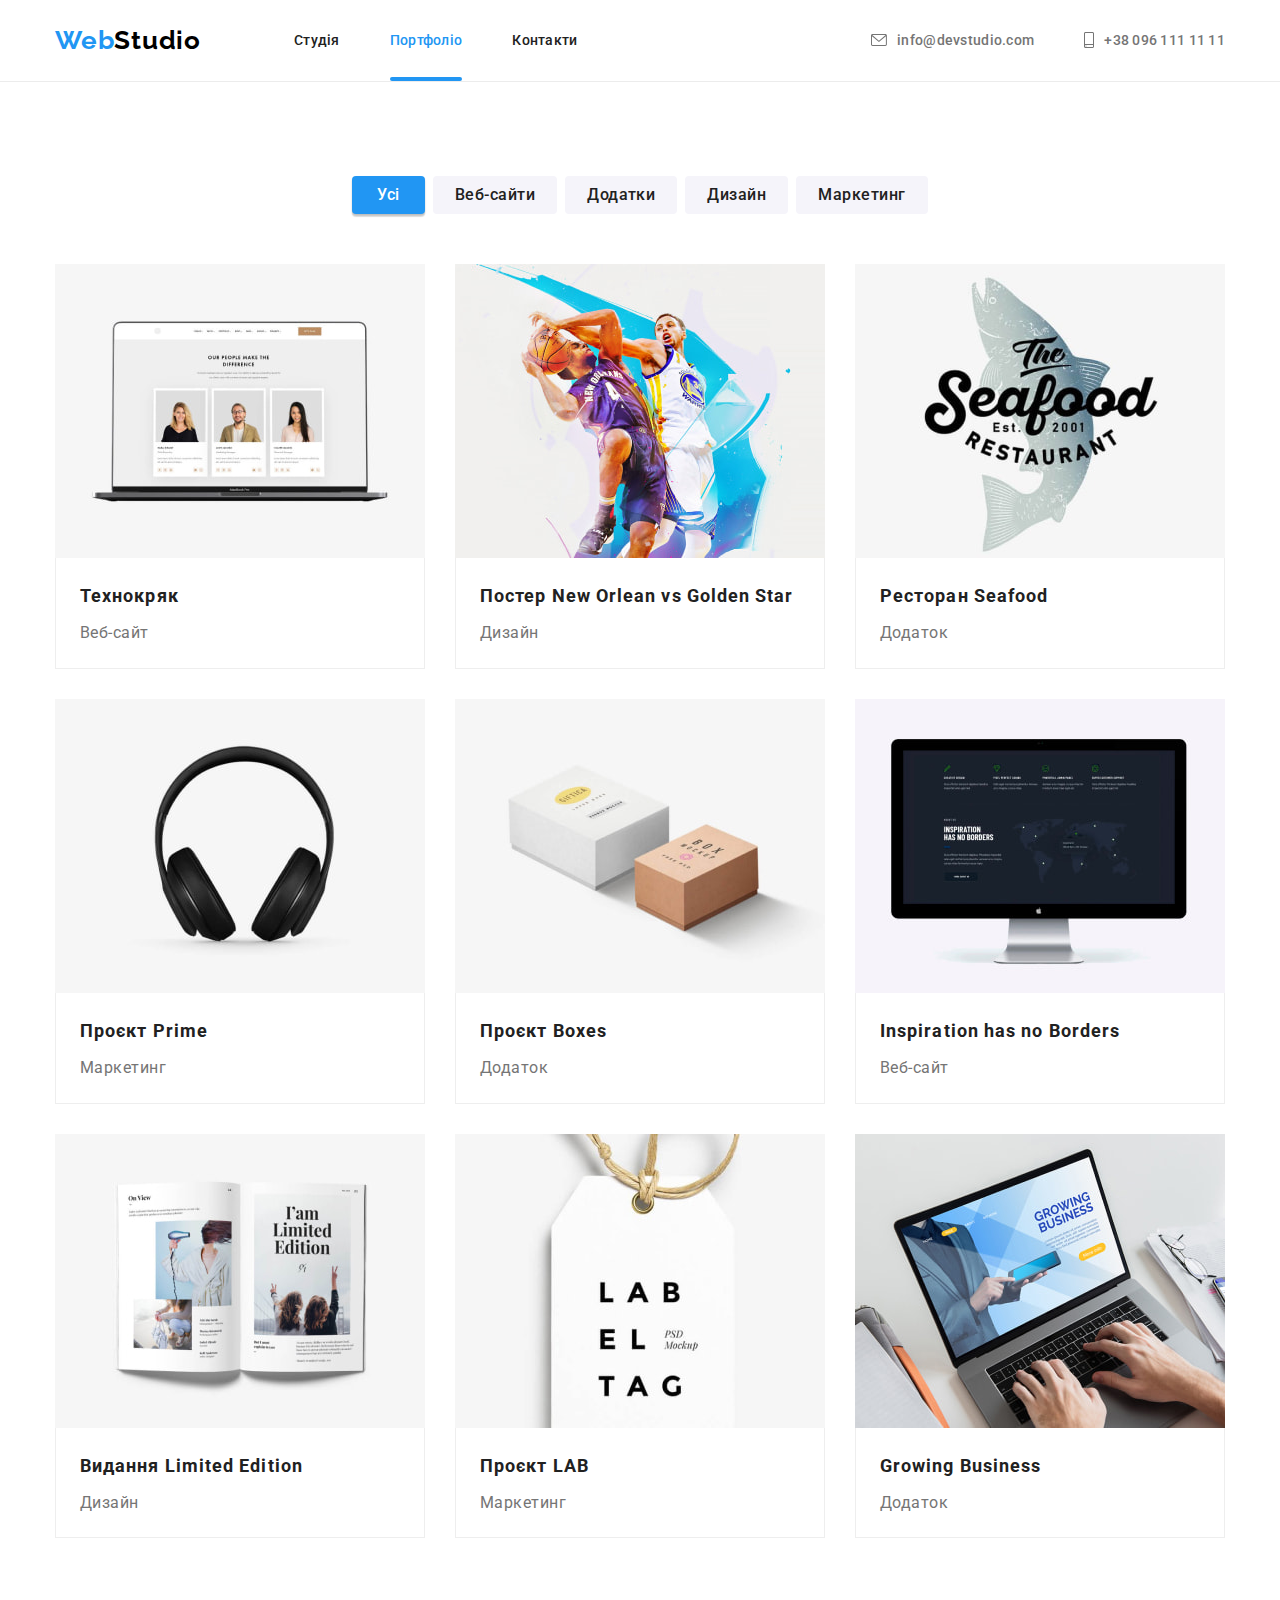
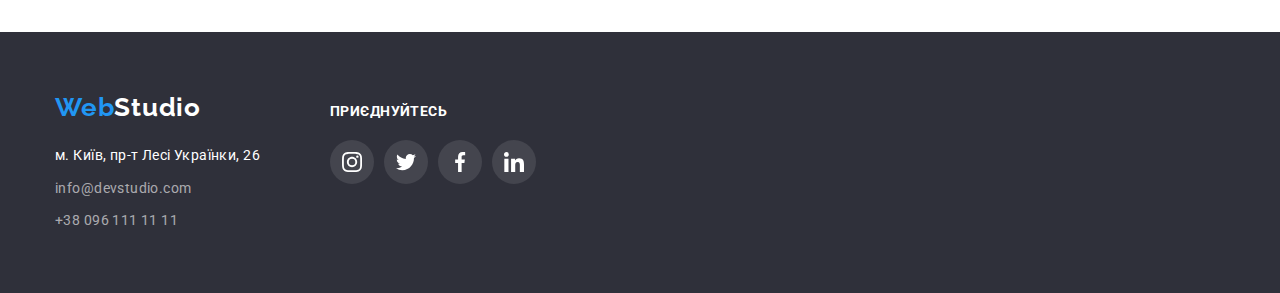
==== portfolio.html @ 90d357f5 "Initial commit" ====
<!DOCTYPE html>
<html lang="en">
  <head>
    <meta charset="UTF-8" />
    <meta name="viewport" content="width=device-width, initial-scale=1.0" />
    <title>Portfolio</title>
    <link
      href="https://fonts.googleapis.com/css2?family=Raleway:wght@700&family=Roboto:wght@400;500;700;900&display=swap"
      rel="stylesheet"
    />
    <link
      rel="stylesheet"
      href="https://cdnjs.cloudflare.com/ajax/libs/modern-normalize/2.0.0/modern-normalize.min.css"
    />
    <link rel="stylesheet" href="./css/styles.css" />
  </head>

  <body>
    <header class="header-bottom">
      <div class="main-nav container">
        <nav class="navi">
          <a href="./index.html" class="logo"
            >Web<span class="logo-black">Studio</span></a
          >
          <ul class="site-nav list">
            <li class="item">
              <a class="site-link link" href="./index.html">Студія</a>
            </li>
            <li class="item">
              <a class="site-link link current" href="">Портфоліо</a>
            </li>
            <li class="item"><a class="site-link link" href="">Контакти</a></li>
          </ul>
        </nav>
        <ul class="info-nav list">
          <li class="item">
            <a class="info-link link" href="mailto:info@devstudio.com"
              ><svg class="info-icon" width="16" height="12">
                <use href="./images/icons.svg#envelope"></use>
              </svg>
              info@devstudio.com</a
            >
          </li>
          <li class="item">
            <a class="info-link link" href="tel:+38-096-111-11-11"
              ><svg class="info-icon" width="10" height="16">
                <use href="./images/icons.svg#smartphone"></use>
              </svg>
              +38 096 111 11 11</a
            >
          </li>
        </ul>
      </div>
    </header>

    <main>
      <section class="portfolio section">
        <div class="container">
          <h1 class="visually-hidden">Напрямки діяльності</h1>
          <!--скриється css-->
          <ul class="list-btn list">
            <li class="item item-btn">
              <button type="button" class="portfolio-btn active">Усі</button>
            </li>
            <li class="item item-btn">
              <button type="button" class="portfolio-btn">Веб-сайти</button>
            </li>
            <li class="item item-btn">
              <button type="button" class="portfolio-btn">Додатки</button>
            </li>
            <li class="item item-btn">
              <button type="button" class="portfolio-btn">Дизайн</button>
            </li>
            <li class="item item-btn">
              <button type="button" class="portfolio-btn">Маркетинг</button>
            </li>
          </ul>
          <!-- <ul class="list grid"> -->
          <ul class="list portfolio-list">
            <!-- <li class="portfolio-direction grid-item"> -->
            <li class="portfolio-direction item">
              <a class="link portfolio-link" href="">
                <div class="portfolio-image">
                  <img
                    src="./images/portfolio/portfolio-1.jpg"
                    alt=""
                    width="370"
                    height="294"
                  />
                  <div class="portfolio-overlay">
                    <p class="overlay-text">
                      Ресурс пропонує комплексні пропозиції з різним рівнем
                      функціоналу та сервісів. Все це дозволить відвідувачу
                      отримати вичерпні відомості про компанію чи приватну
                      особу.
                    </p>
                  </div>
                </div>

                <div class="portfolio-dir">
                  <h2 class="portfolio-title">Технокряк</h2>
                  <p class="portfolio-text">Веб-сайт</p>
                </div>
              </a>
            </li>
            <!-- <li class="portfolio-direction grid-item"> -->
            <li class="portfolio-direction item">
              <a class="link portfolio-link" href="">
                <div class="portfolio-image">
                  <img
                    src="./images/portfolio/portfolio-2.jpg"
                    alt=""
                    width="370"
                    height="294"
                  />
                  <div class="portfolio-overlay">
                    <p class="overlay-text">
                      Ресурс пропонує комплексні пропозиції з різним рівнем
                      функціоналу та сервісів. Все це дозволить відвідувачу
                      отримати вичерпні відомості про компанію чи приватну
                      особу.
                    </p>
                  </div>
                </div>
                <div class="portfolio-dir">
                  <h2 class="portfolio-title">
                    Постер New Orlean vs Golden Star
                  </h2>
                  <p class="portfolio-text">Дизайн</p>
                </div>
              </a>
            </li>
            <!-- <li class="portfolio-direction grid-item"> -->
            <li class="portfolio-direction item">
              <a class="link portfolio-link" href="">
                <div class="portfolio-image">
                  <img
                    src="./images/portfolio/portfolio-3.jpg"
                    alt=""
                    width="370"
                    height="294"
                  />
                  <div class="portfolio-overlay">
                    <p class="overlay-text">
                      Ресурс пропонує комплексні пропозиції з різним рівнем
                      функціоналу та сервісів. Все це дозволить відвідувачу
                      отримати вичерпні відомості про компанію чи приватну
                      особу.
                    </p>
                  </div>
                </div>
                <div class="portfolio-dir">
                  <h2 class="portfolio-title">Ресторан Seafood</h2>
                  <p class="portfolio-text">Додаток</p>
                </div>
              </a>
            </li>
            <!-- <li class="portfolio-direction grid-item"> -->
            <li class="portfolio-direction item">
              <a class="link portfolio-link" href="">
                <div class="portfolio-image">
                  <img
                    src="./images/portfolio/portfolio-4.jpg"
                    alt=""
                    width="370"
                    height="294"
                  />
                  <div class="portfolio-overlay">
                    <p class="overlay-text">
                      Ресурс пропонує комплексні пропозиції з різним рівнем
                      функціоналу та сервісів. Все це дозволить відвідувачу
                      отримати вичерпні відомості про компанію чи приватну
                      особу.
                    </p>
                  </div>
                </div>
                <div class="portfolio-dir">
                  <h2 class="portfolio-title">Проєкт Prime</h2>
                  <p class="portfolio-text">Маркетинг</p>
                </div>
              </a>
            </li>
            <!-- <li class="portfolio-direction grid-item"> -->
            <li class="portfolio-direction item">
              <a class="link portfolio-link" href="">
                <div class="portfolio-image">
                  <img
                    src="./images/portfolio/portfolio-5.jpg"
                    alt=""
                    width="370"
                    height="294"
                  />
                  <div class="portfolio-overlay">
                    <p class="overlay-text">
                      Ресурс пропонує комплексні пропозиції з різним рівнем
                      функціоналу та сервісів. Все це дозволить відвідувачу
                      отримати вичерпні відомості про компанію чи приватну
                      особу.
                    </p>
                  </div>
                </div>
                <div class="portfolio-dir">
                  <h2 class="portfolio-title">Проєкт Boxes</h2>
                  <p class="portfolio-text">Додаток</p>
                </div>
              </a>
            </li>
            <!-- <li class="portfolio-direction grid-item"> -->
            <li class="portfolio-direction item">
              <a class="link portfolio-link" href="">
                <div class="portfolio-image">
                  <img
                    src="./images/portfolio/portfolio-6.jpg"
                    alt=""
                    width="370"
                    height="294"
                  />
                  <div class="portfolio-overlay">
                    <p class="overlay-text">
                      Ресурс пропонує комплексні пропозиції з різним рівнем
                      функціоналу та сервісів. Все це дозволить відвідувачу
                      отримати вичерпні відомості про компанію чи приватну
                      особу.
                    </p>
                  </div>
                </div>
                <div class="portfolio-dir">
                  <h2 class="portfolio-title">Inspiration has no Borders</h2>
                  <p class="portfolio-text">Веб-сайт</p>
                </div>
              </a>
            </li>
            <!-- <li class="portfolio-direction grid-item"> -->
            <li class="portfolio-direction item">
              <a class="link portfolio-link" href="">
                <div class="portfolio-image">
                  <img
                    src="./images/portfolio/portfolio-7.jpg"
                    alt=""
                    width="370"
                    height="294"
                  />
                  <div class="portfolio-overlay">
                    <p class="overlay-text">
                      Ресурс пропонує комплексні пропозиції з різним рівнем
                      функціоналу та сервісів. Все це дозволить відвідувачу
                      отримати вичерпні відомості про компанію чи приватну
                      особу.
                    </p>
                  </div>
                </div>
                <div class="portfolio-dir">
                  <h2 class="portfolio-title">Видання Limited Edition</h2>
                  <p class="portfolio-text">Дизайн</p>
                </div>
              </a>
            </li>
            <!-- <li class="portfolio-direction grid-item"> -->
            <li class="portfolio-direction item">
              <a class="link portfolio-link" href="">
                <div class="portfolio-image">
                  <img
                    src="./images/portfolio/portfolio-8.jpg"
                    alt=""
                    width="370"
                    height="294"
                  />
                  <div class="portfolio-overlay">
                    <p class="overlay-text">
                      Ресурс пропонує комплексні пропозиції з різним рівнем
                      функціоналу та сервісів. Все це дозволить відвідувачу
                      отримати вичерпні відомості про компанію чи приватну
                      особу.
                    </p>
                  </div>
                </div>
                <div class="portfolio-dir">
                  <h2 class="portfolio-title">Проєкт LAB</h2>
                  <p class="portfolio-text">Маркетинг</p>
                </div>
              </a>
            </li>
            <!-- <li class="portfolio-direction grid-item"> -->
            <li class="portfolio-direction item">
              <a class="link portfolio-link" href="">
                <div class="portfolio-image">
                  <img
                    src="./images/portfolio/portfolio-9.jpg"
                    alt=""
                    width="370"
                    height="294"
                  />
                  <div class="portfolio-overlay">
                    <p class="overlay-text">
                      Ресурс пропонує комплексні пропозиції з різним рівнем
                      функціоналу та сервісів. Все це дозволить відвідувачу
                      отримати вичерпні відомості про компанію чи приватну
                      особу.
                    </p>
                  </div>
                </div>
                <div class="portfolio-dir">
                  <h2 class="portfolio-title">Growing Business</h2>
                  <p class="portfolio-text">Додаток</p>
                </div>
              </a>
            </li>
          </ul>
        </div>
      </section>
    </main>
    <!-- footer -->
    <footer class="footer">
      <div class="container footer-container">
        <div class="footer-address element">
          <a href="./index.html" class="logo"
            >Web<span class="logo-white">Studio</span></a
          >
          <p>м. Київ, пр-т Лесі Українки, 26</p>
          <ul class="footer-list list">
            <li class="item">
              <a class="link" href="mailto:info@devstudio.com"
                >info@devstudio.com</a
              >
            </li>
            <li class="item">
              <a class="link" href="tel:+38-096-111-11-11">+38 096 111 11 11</a>
            </li>
          </ul>
        </div>
        <div class="footer-socials element">
          <h3 class="footer-title">приєднуйтесь</h3>
          <ul class="list socials">
            <li class="socials-item">
              <a
                class="socials-link link"
                href=""
                target="_blank"
                rel="noopener noreferrer"
                aria-label="іконка instagram"
              >
                <svg class="socials-icon" width="20" height="20">
                  <use href="./images/icons.svg#instagram"></use>
                </svg>
              </a>
            </li>
            <li class="socials-item">
              <a
                class="socials-link link"
                href=""
                target="_blank"
                rel="noopener noreferrer"
                aria-label="іконка twitter"
              >
                <svg class="socials-icon" width="20" height="20">
                  <use href="./images/icons.svg#twitter"></use>
                </svg>
              </a>
            </li>
            <li class="socials-item">
              <a
                class="socials-link link"
                href=""
                target="_blank"
                rel="noopener noreferrer"
                aria-label="іконка Facebook"
              >
                <svg class="socials-icon" width="20" height="20">
                  <use href="./images/icons.svg#facebook"></use>
                </svg>
              </a>
            </li>
            <li class="socials-item">
              <a
                class="socials-link link"
                href=""
                target="_blank"
                rel="noopener noreferrer"
                aria-label="іконка linkedin"
              >
                <svg class="socials-icon" width="20" height="20">
                  <use href="./images/icons.svg#linkedin"></use>
                </svg>
              </a>
            </li>
          </ul>
        </div>
      </div>
    </footer>
  </body>
</html>
---- css/styles.css ----
:root {
  --primary-text-color: #757575;
  --title-text-color: #212121;
  --accent-color: #2196f3;
  --primary-white-color: #ffffff;
  --hero-bg-color: rgba(47, 48, 58, 0.4);
  --footer-color: rgba(255, 255, 255, 0.6);

  /* transition */

  --timing-function: cubic-bezier(0.4, 0, 0.2, 1);

  /* grid-items */

  /* --items: 1;
  /* --indent: 30px;  */
}

body {
  font-family: Roboto, sans-serif;
  font-size: 14px;
  font-weight: 400;
  line-height: 1.71;
  letter-spacing: 0.42px;

  background-color: var(--primary-white-color);
  color: var(--primary-text-color);
}

/* утиліти */

ul {
  margin-top: 0;
  margin-bottom: 0;
}

img {
  display: block;
}

p {
  margin-top: 0;
  margin-bottom: 0;
}

.list {
  margin: 0;
  padding: 0;
  list-style: none;
}

.link {
  text-decoration: none;
  color: currentColor;
}

.container {
  width: 1200px;
  padding-right: 15px;
  padding-left: 15px;
  margin-left: auto;
  margin-right: auto;
  /* outline: 1px solid tomato; */
}

.visually-hidden {
  position: absolute;
  width: 1px;
  height: 1px;
  margin: -1px;
  border: 0;
  padding: 0;

  white-space: nowrap;
  clip-path: inset(100%);
  clip: rect(0 0 0 0);
  overflow: hidden;
}

/* навігація сайту */

.header-bottom {
  border-bottom: 1px solid #ececec;
}

.logo {
  display: block;
  font-family: Raleway, sans-serif;
  font-size: 26px;
  font-weight: 700;
  line-height: 1.2;
  letter-spacing: 0.78px;
  text-decoration: none;

  color: var(--accent-color);
}

.logo-black {
  color: #000000;
  transition: color 250ms var(--timing-function);
}

.logo-black:hover {
  color: var(--accent-color);
}

.navi {
  display: flex;
  align-items: center;
}

.site-nav .link {
  position: relative;
  display: block;
  padding-top: 32px;
  padding-bottom: 32px;
  font-size: 14px;
  font-weight: 500;
  line-height: 1.2;
  letter-spacing: 0.28px;

  color: var(--title-text-color);

  transition: color 250ms var(--timing-function);
}

.site-link::after {
  position: absolute;
  content: '';
  bottom: 0;
  left: 0;
  display: block;
  width: 100%;
  height: 4px;
  border-radius: 2px;

  background-color: var(--accent-color);
  opacity: 0;
}

.site-link.current::after {
  opacity: 1;
}

.site-link:hover,
.site-link:focus {
  color: var(--accent-color);
}

.site-link.current {
  color: var(--accent-color);
}

.site-nav {
  display: flex;
  margin-left: 93px;
}

.site-nav .item + .item {
  margin-left: 50px;
}

.info-nav {
  display: flex;
  align-items: center;
}

.info-nav .item + .item {
  margin-left: 50px;
}

.main-nav {
  display: flex;
  justify-content: space-between;
  align-items: center;
}

.info-link {
  display: flex;
  align-items: center;
  font-size: 14px;
  font-weight: 500;
  line-height: 1.2;
  letter-spacing: 0.28px;

  transition: color 250ms var(--timing-function);
}

.info-link:hover,
.info-link:focus {
  color: var(--accent-color);
}

.info-icon {
  fill: currentColor;
  margin-right: 10px;
}

/* секція */

.section {
  padding-top: 94px;
  padding-bottom: 94px;
}

/* секція герой */

.hero .container {
  padding-top: 200px;
  padding-bottom: 200px;
}

.overlay {
  position: relative;
  max-width: 1600px;
  height: 600px;
  background-repeat: no-repeat;
  margin-left: auto;
  margin-right: auto;
  background-color: #c4c4c4;
  background-image: linear-gradient(var(--hero-bg-color), var(--hero-bg-color)),
    url(../images/hero/hero-img.jpg);
  background-position: center;
}

.hero {
  text-align: center;
  color: var(--primary-white-color);
}

.hero-title {
  width: 696px;
  margin-top: 0;
  margin-bottom: 30px;
  margin-left: auto;
  margin-right: auto;

  font-size: 44px;
  font-weight: 900;
  line-height: 1.36;
  letter-spacing: 2.64px;

  text-align: center;
  text-transform: uppercase;
}

.hero-btn {
  padding: 10px 32px;
  font-family: inherit;
  font-size: 16px;
  font-weight: 700;
  line-height: 1.87;
  letter-spacing: 0.96px;
  border: 0;
  border-radius: 4px;

  cursor: pointer;

  background-color: var(--accent-color);
  color: var(--primary-white-color);

  transition: background-color 250ms var(--timing-function),
    color 250ms var(--timing-function);
}

.hero-btn:hover,
.hero-btn:focus {
  background-color: var(--primary-white-color);
  color: #2f303a;
}

.backdrop {
  position: fixed;
  top: 0;
  left: 50%;
  width: 1600px;
  height: 1024px;

  transform: translatex(-50%);

  opacity: 1;
  transition: opacity 250ms var(--timing-function);

  background-color: rgba(0, 0, 0, 0.2);
}

.backdrop.is-hidden {
  opacity: 0;
  pointer-events: none;
}

.backdrop.is-hidden .modal-wrapper {
  transform: translate(-50%, -50%) scale(0.9);
}

/* modal */

.modal-wrapper {
  position: absolute;
  left: 50%;
  top: 50%;
  width: 528px;
  border-radius: 4px;
  box-shadow: 0px 2px 1px 0px rgba(0, 0, 0, 0.2),
    0px 1px 1px 0px rgba(0, 0, 0, 0.14), 0px 1px 3px 0px rgba(0, 0, 0, 0.12);

  background-color: var(--primary-white-color);

  transform: translate(-50%, -50%) scale(1);

  transition: transform 250ms var(--timing-function);
}

.hero-close {
  position: absolute;
  top: 8px;
  right: 8px;
  fill: #000000;

  cursor: pointer;

  transition: fill 250ms var(--timing-function);
}

.hero-close:hover {
  fill: var(--accent-color);
}

.modal-form {
  padding: 40px;
  font-size: 12px;
  font-weight: 400;
  line-height: 1.2;
  letter-spacing: 0.12px;

  color: var(--primary-text-color);
}

.modal-title {
  display: inline-block;
  margin-bottom: 12px;
  color: #212121;
  text-align: center;
  font-size: 20px;
  font-weight: 700;
  letter-spacing: 0.6px;
}

.form-field {
  position: relative;
  display: flex;
  margin-bottom: 4px;
  flex-direction: column;
  margin-bottom: 10px;
  text-align: left;
}

.form-input {
  padding: 11px 42px;
  border-radius: 4px;
  border: 1px solid rgba(33, 33, 33, 0.2);
  cursor: pointer;

  transition: border-color 250ms var(--timing-function);
}

.modal-icon {
  position: absolute;
  top: 50%;
  left: 12px;
  fill: var(--title-text-color);

  transition: fill 250ms var(--timing-function);
}

.form-input:focus {
  border-color: var(--accent-color);
  outline: transparent;
}

.form-input:focus ~ .modal-icon {
  fill: var(--accent-color);
}

/* .form-field:focus-within > .modal-icon {
  fill: var(--accent-color);
} */

.form-textarea {
  margin-bottom: 20px;
}

.comment {
  padding: 12px 16px;
  border-radius: 4px;
  border: 1px solid rgba(33, 33, 33, 0.2);
  resize: none;

  transition: border-color 250ms var(--timing-function);
}

.comment:focus {
  border-color: var(--accent-color);
  outline: transparent;
}

.comment::placeholder {
  color: rgba(117, 117, 117, 0.5);
  font-size: 12px;
  line-height: 1.2;
  letter-spacing: 0.12px;
}

.modal-policy-span {
  color: #2196f3;
  font-size: 14px;
  font-weight: 400;
  line-height: 1.71;
  letter-spacing: 0.42px;
  text-decoration-line: underline;
}

.form-checkbox {
  justify-content: center;
  margin-bottom: 30px;
}

.form-group-policy {
  position: relative;
  display: flex;
  align-items: center;
  font-size: 14px;
  line-height: 1.71;
  letter-spacing: 0.42px;

  cursor: pointer;
}

.checkbox-vector {
  margin-right: 7px;
  fill: var(--primary-text-color);

  transition: opacity 250ms var(--timing-function);
}

.checkbox-check {
  position: absolute;
  top: 4px;
  left: 0;
  opacity: 0;

  transition: opacity 250ms var(--timing-function);
}

.checkbox:focus + .checkbox-vector {
  opacity: 0;
}

.checkbox:focus ~ .checkbox-check {
  opacity: 1;

  fill: var(--accent-color);
}

.submit-btn {
  padding: 10px 52px;
  border-radius: 4px;
  border: 0;
  color: var(--primary-white-color);
  text-align: center;
  font-size: 16px;
  font-weight: 700;
  line-height: 1.87;
  letter-spacing: 0.96px;

  cursor: pointer;

  background: #2196f3;

  box-shadow: 0px 4px 4px 0px rgba(0, 0, 0, 0.15);

  transition: background 250ms var(--timing-function);
}

.submit-btn:hover,
.submit-btn:focus {
  background: #188ce8;
}

/* сітка для колекції з елементів */
/* 
.grid {
  display: flex;
  flex-wrap: wrap;

  gap: var(--indent);
}

.grid-item {
  flex-basis: calc((100% - var(--indent) * (var(--items) - 1)) / var(--items));
} */

/* секція переваги*/

.advantages {
  padding-bottom: 0;
}

.advantages-list {
  display: flex;
}

.advantages-list .item {
  flex-basis: calc((100% - 90px) / 4);
}

.advantages-list .item + .item {
  margin-left: 30px;
}

/* .advantages-list .item {
  --items: 4;
} */

.section-title {
  margin-top: 0;
  margin-bottom: 50px;
  text-align: center;
  font-size: 36px;
  font-weight: 700;
  line-height: 1.2;
  letter-spacing: 1.08px;

  color: var(--title-text-color);
}

.advantages-title {
  margin-top: 0;
  margin-bottom: 10px;
  font-size: 14px;
  line-height: 1.2;
  letter-spacing: 0.42px;

  color: var(--title-text-color);

  text-transform: uppercase;
}

.advantages-item {
  display: flex;
  width: 100%;
  justify-content: center;
  align-items: center;
  height: 120px;
  border-radius: 4px;
  background: #f5f4fa;
  margin-bottom: 30px;
}

/* напрямки діяльності */

.directions-list {
  display: flex;
}

.directions-item + .item {
  margin-left: 30px;
}

.directions-item {
  position: relative;

  z-index: -1;
}

.directions-text {
  position: absolute;
  width: 100%;
  bottom: 0;
  padding-top: 27px;
  padding-bottom: 27px;
  text-align: center;
  font-weight: 700;
  line-height: 1.2;
  text-transform: uppercase;

  color: var(--primary-white-color);
  background-color: rgba(47, 48, 58, 0.8);
}

/* .direction-list .item {
  --items: 3;
} */

/* команда */

.team {
  background-color: #f5f4fa;
}

.team-list {
  display: flex;
}

.team-member {
  /* --items: 4; */
  flex-basis: calc((100% - 90px) / 4);
  border-radius: 0px 0px 4px 4px;
  box-shadow: 0px 2px 1px 0px rgba(0, 0, 0, 0.2),
    0px 1px 1px 0px rgba(0, 0, 0, 0.14), 0px 1px 3px 0px rgba(0, 0, 0, 0.12);

  background: var(--primary-white-color);
}

.team-member + .team-member {
  margin-left: 30px;
}

.member-group {
  padding-top: 30px;
  padding-bottom: 30px;
}

.member-title {
  margin-top: 0;
  margin-bottom: 10px;
  text-align: center;
  font-size: 16px;
  font-weight: 500;
  line-height: 1.2;
  letter-spacing: 0.48px;

  color: var(--title-text-color);
}

.member-position {
  text-align: center;
  font-size: 16px;
  margin-bottom: 16px;
  line-height: 1.2;
  letter-spacing: 0.48px;
}

/* social icons */

.socials {
  display: flex;
  justify-content: center;
  align-items: center;
}

.socials-item:not(:last-child) {
  margin-right: 10px;
}

.socials-link {
  display: flex;
  justify-content: center;
  align-items: center;

  width: 44px;
  height: 44px;
  border-radius: 50%;

  background-color: var(--primary-white-color);
  color: #afb1b8;

  transition: color 250ms var(--timing-function),
    background-color 250ms var(--timing-function);
}

.socials-icon {
  fill: currentColor;
}

.socials-link:hover,
.socials-link:focus {
  background-color: var(--accent-color);
  color: var(--primary-white-color);
}

/* постійні клієнти */

.clients-list {
  display: flex;
}

.clients-item + .item {
  margin-left: 30px;
}

.clients-link {
  display: flex;
  width: 170px;
  height: 92px;
  justify-content: center;
  align-items: center;
  border-radius: 4px;
  border: 1px solid #afb1b8;

  transition: border-color 250ms var(--timing-function);
}

.clients-icon {
  fill: #afb1b8;
  transition: fill 250ms var(--timing-function);
}

.clients-link:hover,
.clients-link:focus {
  border-color: var(--accent-color);
}

.clients-link:hover .clients-icon,
.clients-link:focus .clients-icon {
  fill: var(--accent-color);
}

/* footer */

.footer {
  padding-top: 60px;
  padding-bottom: 60px;

  background-color: #2f303a;
  color: var(--primary-white-color);
}

.footer-container {
  display: flex;
  align-items: baseline;
}

.footer-address .logo {
  margin-bottom: 20px;
}

.logo-white {
  color: var(--primary-white-color);
  transition: color 250ms var(--timing-function);
}

.logo-white:hover {
  color: var(--accent-color);
}

.footer-list {
  margin-top: 9px;
}

.footer-list .item:first-child {
  margin-bottom: 9px;
}

.footer .link {
  font-weight: 400;
  line-height: 1.71;
  letter-spacing: 0.42px;
  color: rgba(255, 255, 255, 0.6);

  transition: color 250ms var(--timing-function);
}

.footer .link:hover,
.footer .link:focus {
  color: var(--accent-color);
}

.footer-title {
  display: block;
  margin-top: 0;
  margin-bottom: 20px;
  font-size: 14px;
  font-weight: 700;
  line-height: 1.2;
  letter-spacing: 0.42px;
  text-transform: uppercase;

  color: #fff;
}

/* footer socials */

.footer-socials {
  margin-left: 70px;
}

.footer .socials-link {
  color: var(--primary-white-color);
  background-color: rgba(255, 255, 255, 0.1);

  transition: background-color 250ms var(--timing-function);
}

.footer .socials-link:hover,
.footer .socials-link:focus {
  color: var(--primary-white-color);
  background-color: var(--accent-color);
}

/* footer subscribe */

.footer-subscribe {
  margin-left: 93px;
}

.subscribe-items {
  display: flex;
  align-items: center;
}

.subscribe-input {
  width: 358px;
  height: 50px;
  padding: 15px 16px;
  margin-right: 10px;
  border-radius: 4px;
  border: 1px solid rgba(255, 255, 255, 0.3);
  outline: transparent;

  background: rgba(33, 150, 243, 0);

  transition: outline 250ms var(--timing-function);
}

.subscribe-input:focus {
  outline: 1px solid rgba(255, 255, 255, 0.3);
  outline-offset: -2px;
  color: var(--primary-white-color);
}

.button-subscribe {
  display: flex;
  padding: 10px 28px;
  text-align: center;
  font-size: 16px;
  font-weight: 700;
  line-height: 1.87;
  letter-spacing: 0.96px;
  border-radius: 4px;

  color: var(--primary-white-color);

  background: var(--accent-color);
  box-shadow: 0px 4px 4px 0px rgba(0, 0, 0, 0.15);
}

.subscribe-icon {
  margin-left: 10px;
  align-items: center;

  fill: var(--primary-white-color);
}

/* Portfolio */

.portfolio {
  padding-top: 94px;
}

.portfolio .list-btn {
  display: flex;
  justify-content: center;
  align-items: center;
  margin-bottom: 50px;
}

.portfolio-btn {
  padding: 6px 22px;
  border: 0;
  border-radius: 4px;
  font-family: inherit;
  text-align: center;
  font-size: 16px;
  font-weight: 500;
  line-height: 1.62;
  letter-spacing: 0.48px;

  cursor: pointer;

  background-color: #f5f4fa;
  color: var(--title-text-color);
  box-shadow: none;

  transition: color 250ms var(--timing-function),
    background-color 250ms var(--timing-function),
    box-shadow 250ms var(--timing-function);
}

.item-btn + .item-btn {
  margin-left: 8px;
}

.portfolio-btn.active {
  padding: 6px 25px;

  background-color: var(--accent-color);
  color: var(--primary-white-color);
  box-shadow: 0px 2px 2px 0px rgba(0, 0, 0, 0.12),
    0px 1px 2px 0px rgba(0, 0, 0, 0.08), 0px 3px 1px 0px rgba(0, 0, 0, 0.1);
}

.portfolio-btn:hover,
.portfolio-btn:focus {
  background-color: var(--accent-color);
  color: var(--primary-white-color);
  box-shadow: 0px 2px 2px 0px rgba(0, 0, 0, 0.12),
    0px 1px 2px 0px rgba(0, 0, 0, 0.08), 0px 3px 1px 0px rgba(0, 0, 0, 0.1);
}

/* .portfolio-direction {
  --items: 3;

  background: var(--primary-white-color);
} */

.portfolio-list {
  display: flex;
  flex-wrap: wrap;
  gap: 30px;
}

.portfolio-direction {
  display: flex;
  flex-basis: calc((100% - 60px) / 3);
}

.portfolio-dir {
  padding: 20px 24px;
  border-right: 1px solid #eee;
  border-bottom: 1px solid #eee;
  border-left: 1px solid #eee;

  background-color: var(--primary-white-color);
}

.portfolio-link {
  box-shadow: none;

  transition: box-shadow 250ms var(--timing-function);
}

.portfolio-link:hover,
.portfolio-link:focus {
  box-shadow: 1px 4px 6px 0px rgba(0, 0, 0, 0.16),
    0px 4px 4px 0px rgba(0, 0, 0, 0.06), 0px 1px 1px 0px rgba(0, 0, 0, 0.12);
}

.portfolio-image {
  position: relative;
  overflow: hidden;
}

.portfolio-title {
  margin-top: 0;
  margin-bottom: 4px;
  font-size: 18px;
  font-weight: 700;
  line-height: 2;
  letter-spacing: 1.08px;

  color: var(--title-text-color);
}

.portfolio-text {
  font-size: 16px;
  line-height: 1.87;
  letter-spacing: 0.48px;

  color: var(--primary-text-color);
}

.portfolio-overlay {
  position: absolute;
  left: 0;
  bottom: 0;
  width: 100%;
  height: 294px;
  padding: 63px 24px;

  background-color: rgba(33, 150, 243, 0.9);

  transform: translatey(100%);
  transition: transform 250ms var(--timing-function);
}

.overlay-text {
  font-size: 18px;
  font-style: 1.2;
  font-weight: 400;
  line-height: 1.55;
  letter-spacing: 0.54px;

  color: #fff;
}

.portfolio-link:hover .portfolio-overlay,
.portfolio-link:focus .portfolio-overlay {
  transform: translate(0%);
}
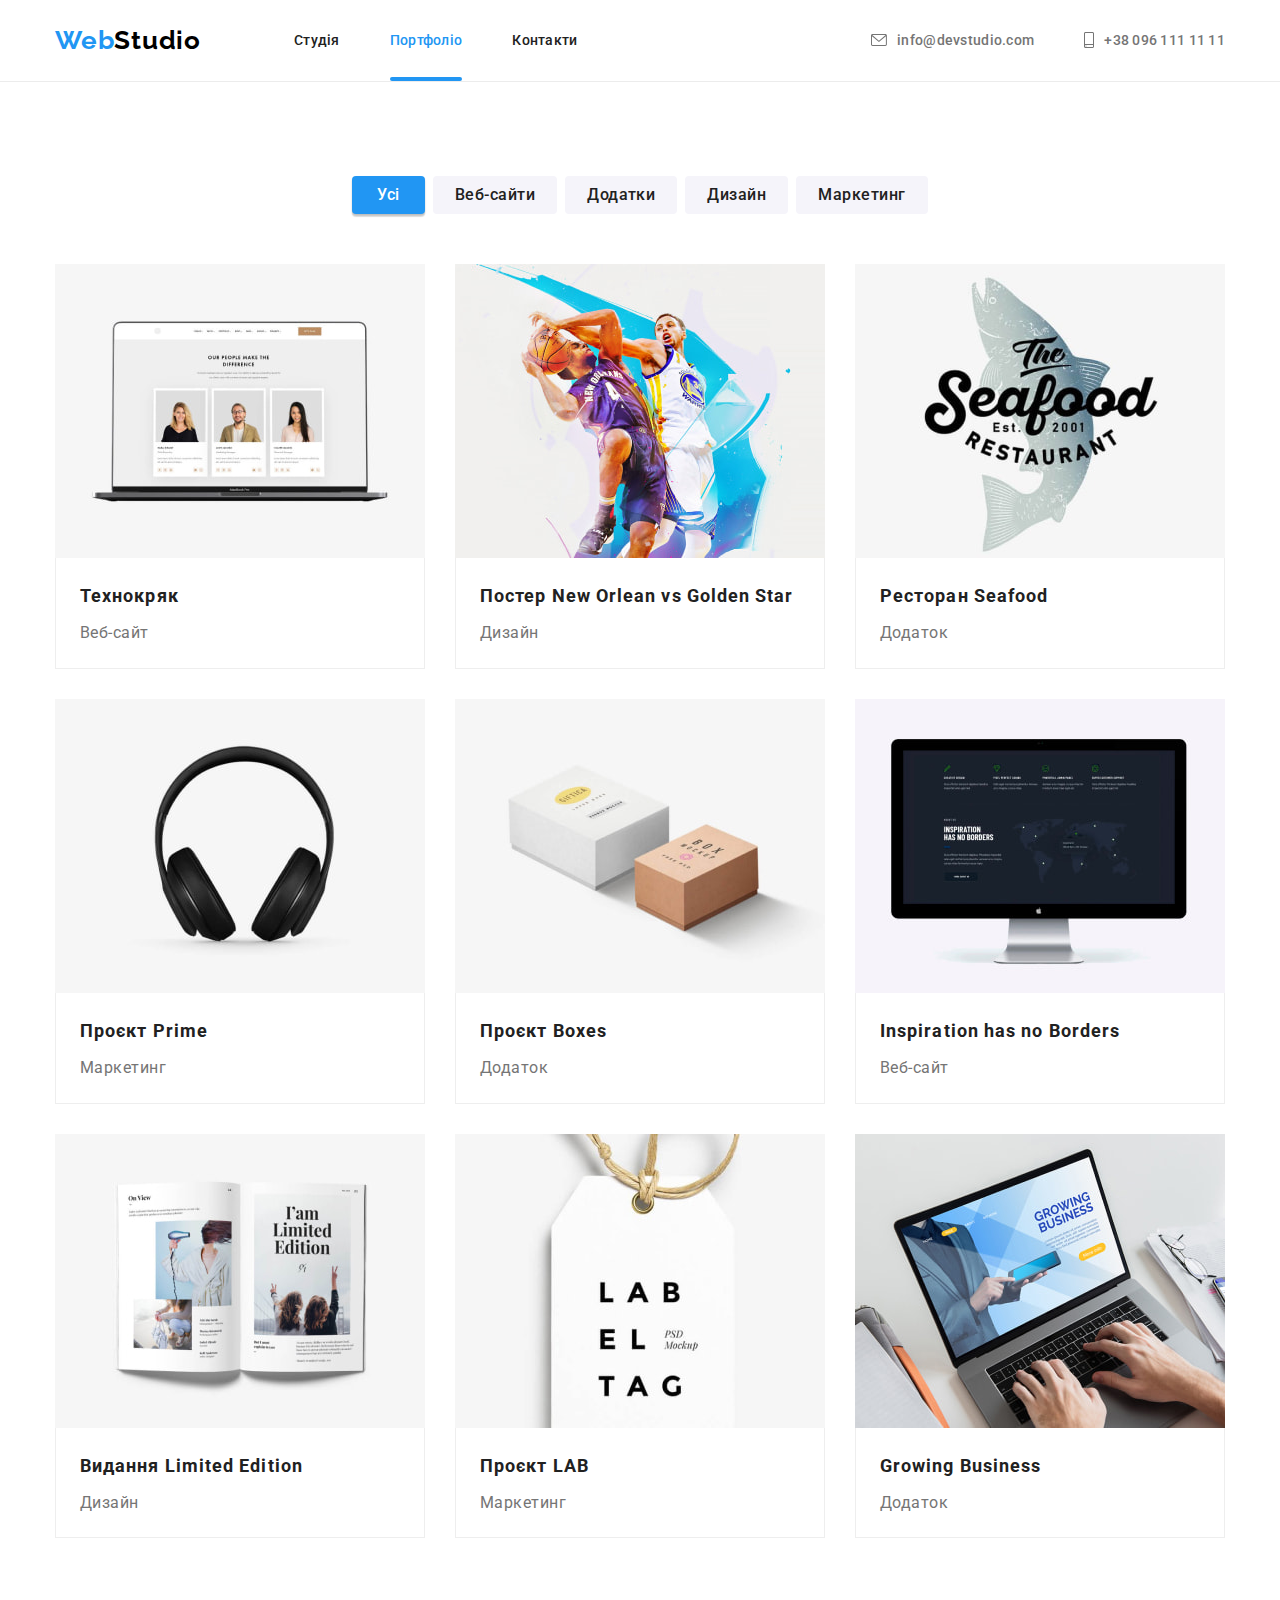
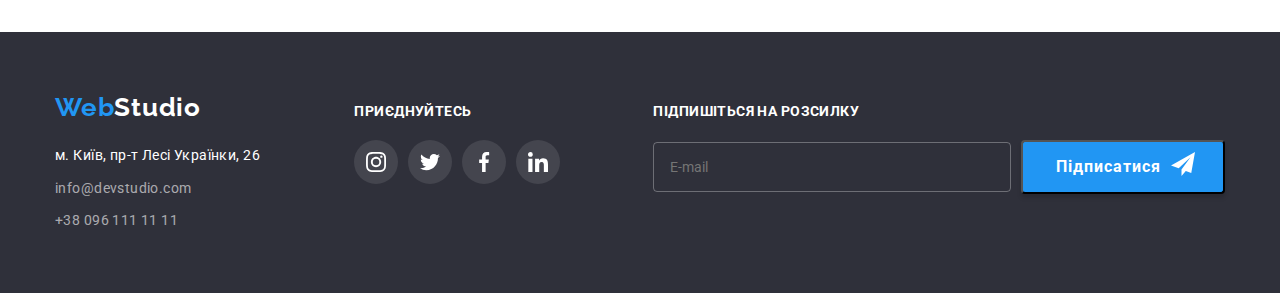
==== commit cf258da0: "виправляє помилки" ====
--- a/portfolio.html
+++ b/portfolio.html
@@ -83,7 +83,7 @@
                 <div class="portfolio-image">
                   <img
                     src="./images/portfolio/portfolio-1.jpg"
-                    alt=""
+                    alt="Веб-сайт 'Технокряк'"
                     width="370"
                     height="294"
                   />
@@ -109,7 +109,7 @@
                 <div class="portfolio-image">
                   <img
                     src="./images/portfolio/portfolio-2.jpg"
-                    alt=""
+                    alt="Дизайн 'Постер New Orlean vs Golden Star'"
                     width="370"
                     height="294"
                   />
@@ -136,7 +136,7 @@
                 <div class="portfolio-image">
                   <img
                     src="./images/portfolio/portfolio-3.jpg"
-                    alt=""
+                    alt="Додаток 'Ресторан Seafood'"
                     width="370"
                     height="294"
                   />
@@ -161,7 +161,7 @@
                 <div class="portfolio-image">
                   <img
                     src="./images/portfolio/portfolio-4.jpg"
-                    alt=""
+                    alt="Маркетинг 'Проєкт Prime'"
                     width="370"
                     height="294"
                   />
@@ -186,7 +186,7 @@
                 <div class="portfolio-image">
                   <img
                     src="./images/portfolio/portfolio-5.jpg"
-                    alt=""
+                    alt="Додаток 'Проєкт Boxes'"
                     width="370"
                     height="294"
                   />
@@ -211,7 +211,7 @@
                 <div class="portfolio-image">
                   <img
                     src="./images/portfolio/portfolio-6.jpg"
-                    alt=""
+                    alt="Веб-сайт 'Inspiration has no Borders'"
                     width="370"
                     height="294"
                   />
@@ -236,7 +236,7 @@
                 <div class="portfolio-image">
                   <img
                     src="./images/portfolio/portfolio-7.jpg"
-                    alt=""
+                    alt="Дизайн 'Видання Limited Edition'"
                     width="370"
                     height="294"
                   />
@@ -261,7 +261,7 @@
                 <div class="portfolio-image">
                   <img
                     src="./images/portfolio/portfolio-8.jpg"
-                    alt=""
+                    alt="Маркетинг 'Проєкт LAB'"
                     width="370"
                     height="294"
                   />
@@ -286,7 +286,7 @@
                 <div class="portfolio-image">
                   <img
                     src="./images/portfolio/portfolio-9.jpg"
-                    alt=""
+                    alt="Додаток 'Growing Business'"
                     width="370"
                     height="294"
                   />
@@ -385,6 +385,25 @@
             </li>
           </ul>
         </div>
+        <form class="footer-subscribe">
+          <b class="footer-title">Підпишіться на розсилку</b>
+          <div class="subscribe-items">
+            <input
+              class="subscribe-input"
+              type="email"
+              name="mail"
+              placeholder="E-mail"
+            />
+            <div>
+              <button type="submit" class="button-subscribe">
+                <span>Підписатися</span>
+                <svg class="subscribe-icon" width="24" height="24">
+                  <use href="./images/icons.svg#icon-send"></use>
+                </svg>
+              </button>
+            </div>
+          </div>
+        </form>
       </div>
     </footer>
   </body>
--- a/css/styles.css
+++ b/css/styles.css
@@ -349,10 +349,13 @@
 .form-field {
   position: relative;
   display: flex;
-  margin-bottom: 4px;
   flex-direction: column;
   margin-bottom: 10px;
   text-align: left;
+}
+
+.form-group {
+  margin-bottom: 4px;
 }
 
 .form-input {
@@ -422,6 +425,7 @@
 
 .form-checkbox {
   justify-content: center;
+  margin-left: 12px;
   margin-bottom: 30px;
 }
 
@@ -453,10 +457,10 @@
 }
 
 .checkbox:focus + .checkbox-vector {
-  opacity: 0;
-}
-
-.checkbox:focus ~ .checkbox-check {
+  fill: var(--accent-color);
+}
+
+.checkbox:checked ~ .checkbox-check {
   opacity: 1;
 
   fill: var(--accent-color);
@@ -731,6 +735,10 @@
   align-items: baseline;
 }
 
+.footer-address {
+  width: 231px;
+}
+
 .footer-address .logo {
   margin-bottom: 20px;
 }
@@ -827,6 +835,7 @@
   outline: 1px solid rgba(255, 255, 255, 0.3);
   outline-offset: -2px;
   color: var(--primary-white-color);
+  /* background: var(--primary-white-color); */
 }
 
 .button-subscribe {
@@ -843,6 +852,10 @@
 
   background: var(--accent-color);
   box-shadow: 0px 4px 4px 0px rgba(0, 0, 0, 0.15);
+}
+
+.button-subscribe span {
+  padding-left: 5px;
 }
 
 .subscribe-icon {
